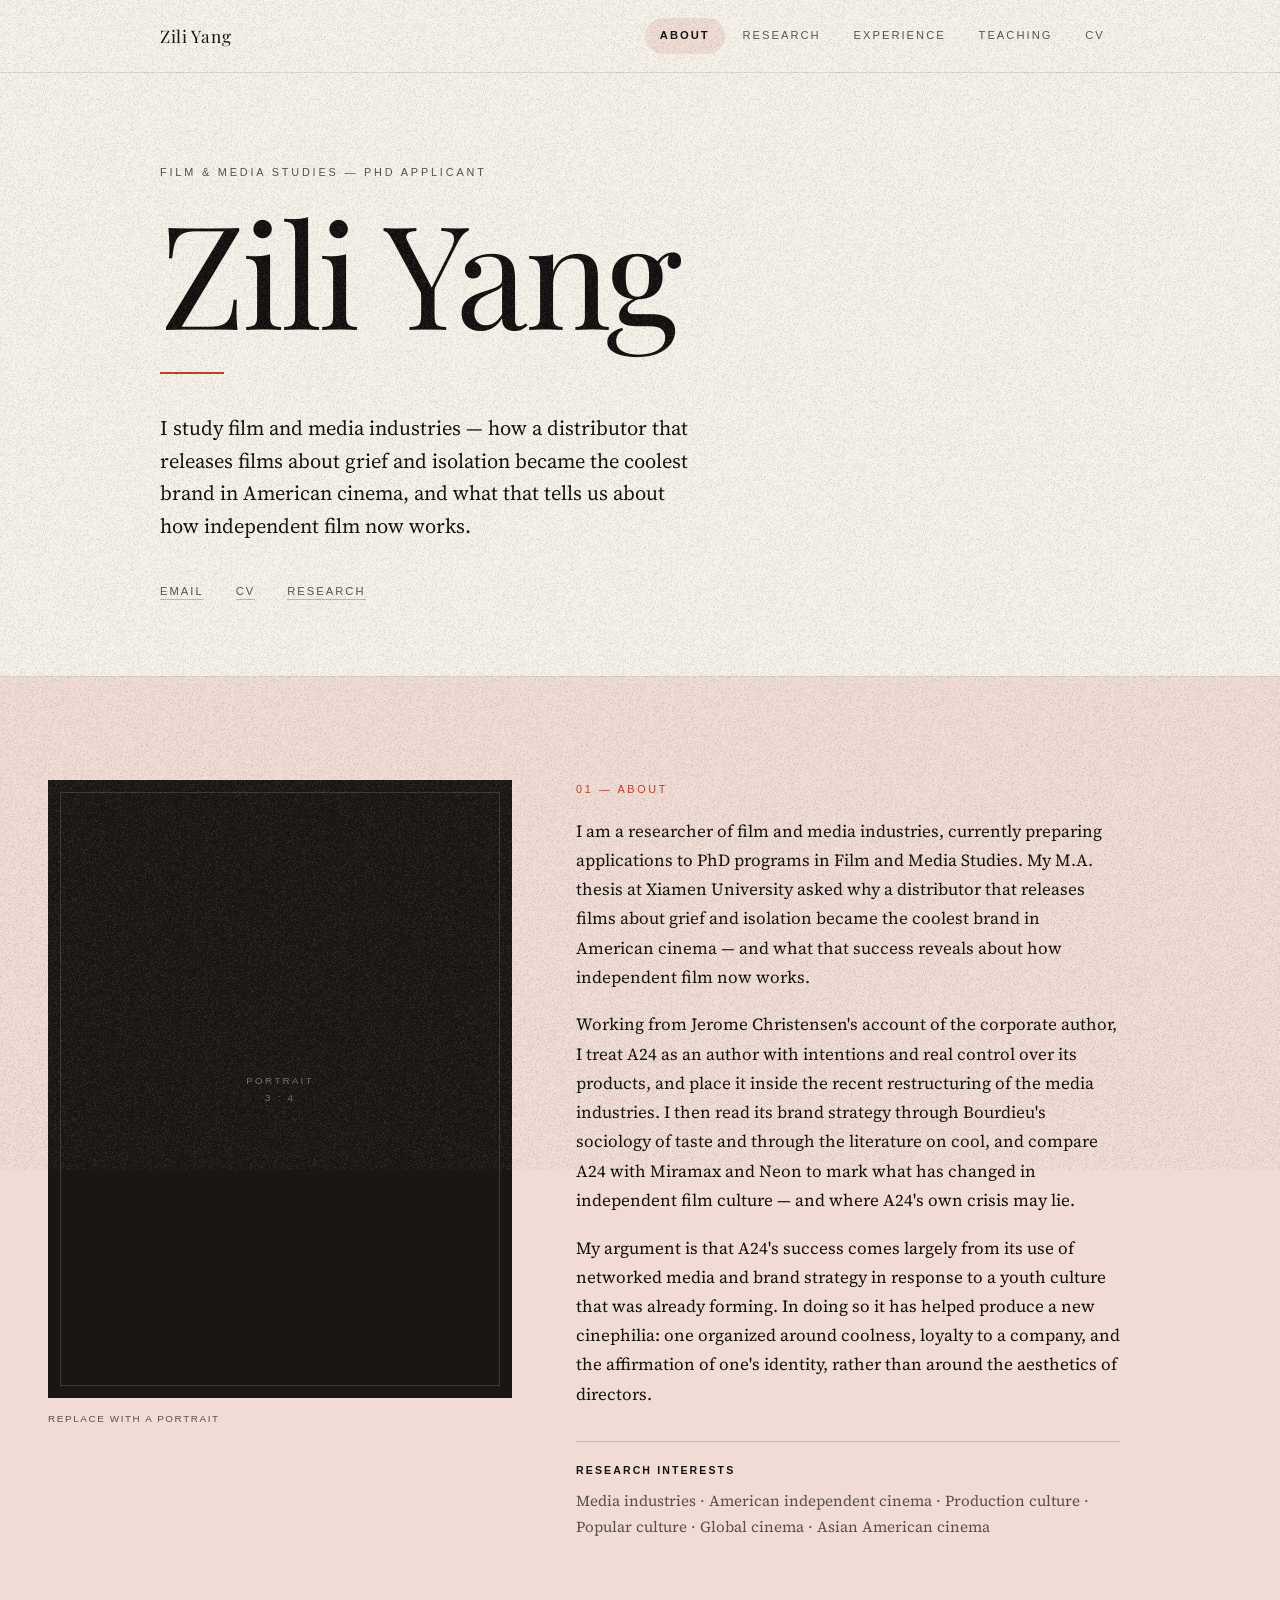
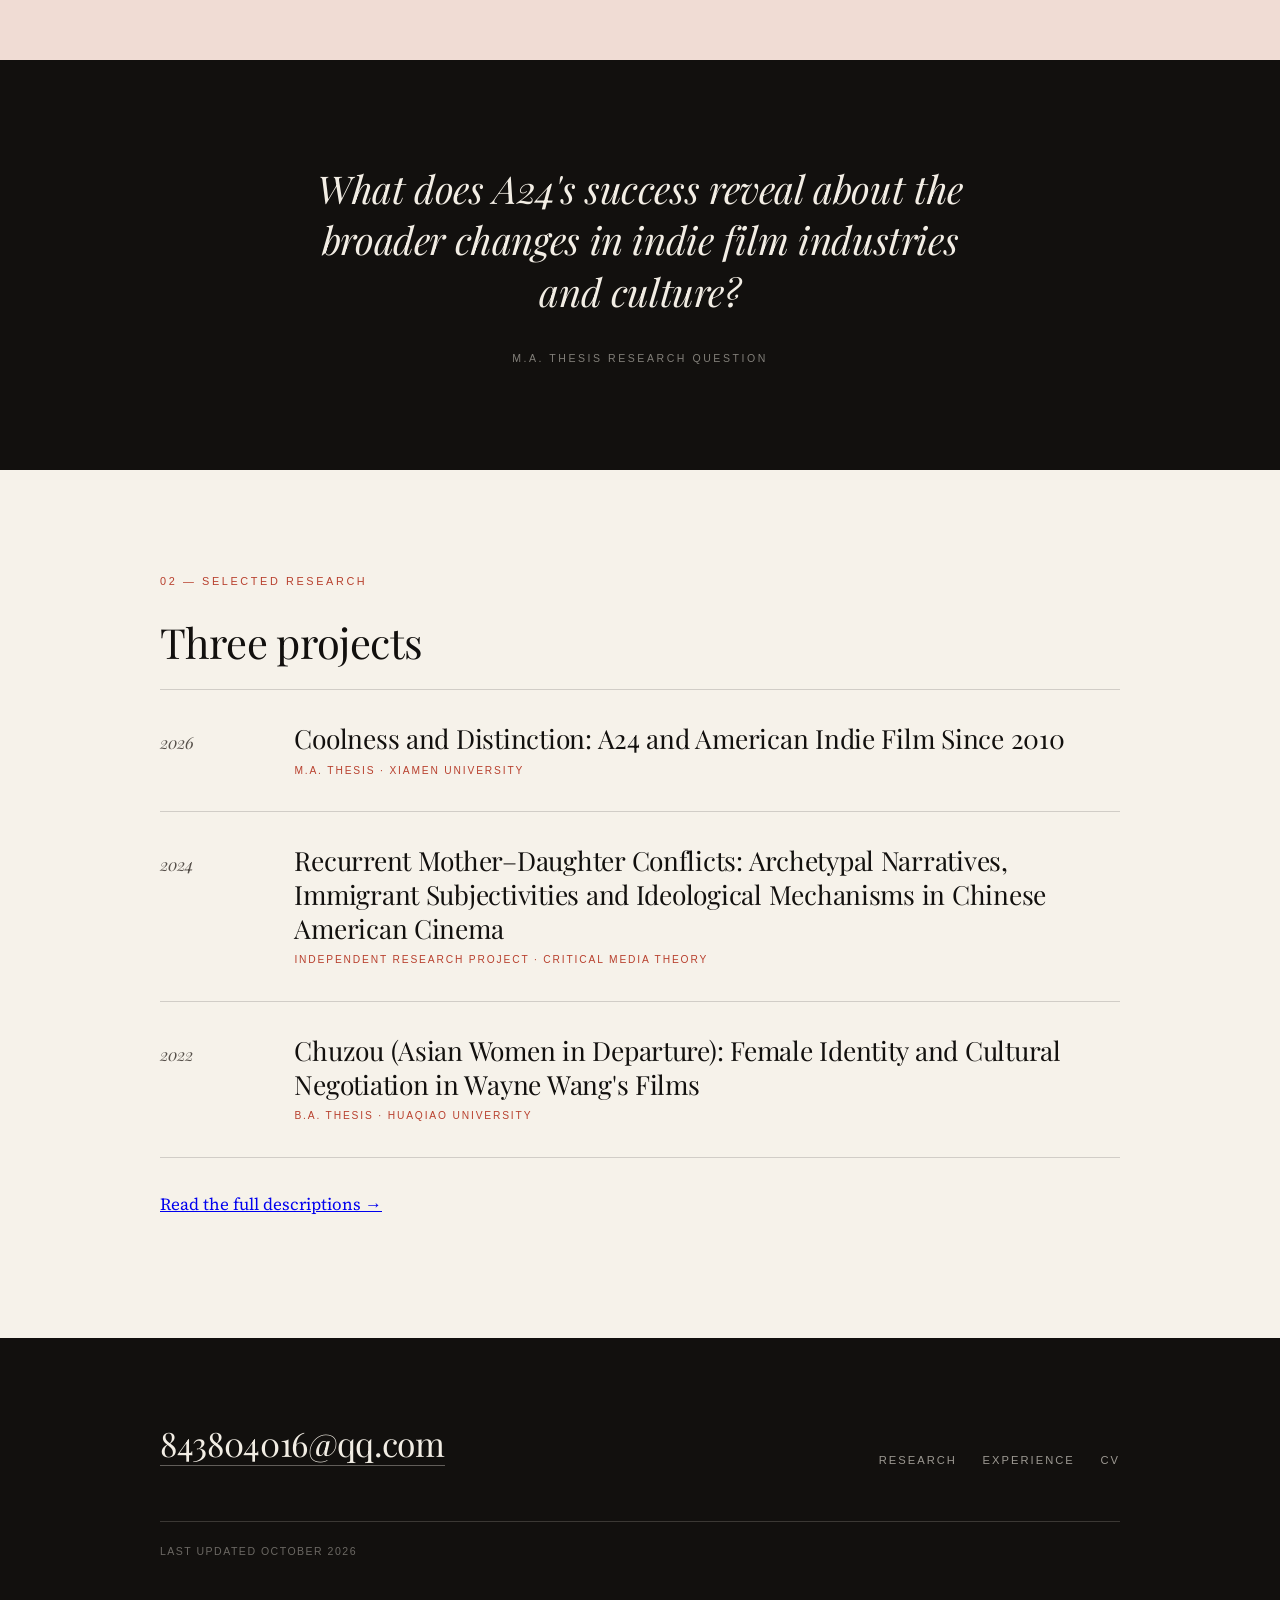
==== index.html @ bf41a6b5 "Multi-page editorial site with top navigation" ====
<!DOCTYPE html>
<html lang="en">
<head>
  <meta charset="UTF-8">
  <meta name="viewport" content="width=device-width, initial-scale=1">
  <title>Zili Yang — Film &amp; Media Studies</title>
  <meta name="description" content="Zili Yang — PhD applicant in Film and Media Studies. Media industries, American independent cinema, A24.">
  <link rel="icon" href="data:image/svg+xml,<svg xmlns='http://www.w3.org/2000/svg' viewBox='0 0 32 32'><rect width='32' height='32' fill='%2312100e'/><text x='16' y='23' font-family='Georgia,serif' font-size='17' font-style='italic' fill='%23f6f2ea' text-anchor='middle'>Z</text></svg>">
  <link rel="stylesheet" href="style.css">
</head>
<body>

  <header class="nav">
    <div class="wrap nav-inner">
      <a class="nav-name" href="index.html">Zili Yang</a>
      <nav class="nav-links">
        <a class="is-active" href="index.html">About</a>
        <a href="research.html">Research</a>
        <a href="experience.html">Experience</a>
        <a href="teaching.html">Teaching</a>
        <a href="cv.html">CV</a>
      </nav>
    </div>
  </header>

  <!-- ============ 首屏 ============ -->
  <header class="band band--paper hero">
    <div class="wrap">
      <p class="kicker">Film &amp; Media Studies — PhD Applicant</p>
      <h1 class="hero-name">Zili Yang</h1>
      <div class="hero-rule"></div>
      <p class="hero-lede">
        I study film and media industries — how a distributor that releases
        films about grief and isolation became the coolest brand in American
        cinema, and what that tells us about how independent film now works.
      </p>
      <ul class="hero-links">
        <li><a href="mailto:843804016@qq.com">Email</a></li>
        <li><a href="cv.html">CV</a></li>
        <li><a href="research.html">Research</a></li>
      </ul>
    </div>
  </header>

  <!-- ============ 01 · About ============ -->
  <section class="band band--blush" id="about">
    <div class="wrap about-grid">

      <div class="about-portrait">
        <div class="portrait-frame">
          <div class="portrait-placeholder">Portrait<br>3 : 4</div>
        </div>
        <p class="portrait-cap">Replace with a portrait</p>
      </div>

      <div class="about-copy">
        <p class="section-num">01 — About</p>
        <p>
          I am a researcher of film and media industries, currently preparing
          applications to PhD programs in Film and Media Studies. My M.A. thesis
          at Xiamen University asked why a distributor that releases films about
          grief and isolation became the coolest brand in American cinema — and
          what that success reveals about how independent film now works.
        </p>
        <p>
          Working from Jerome Christensen's account of the corporate author, I
          treat A24 as an author with intentions and real control over its
          products, and place it inside the recent restructuring of the media
          industries. I then read its brand strategy through Bourdieu's sociology
          of taste and through the literature on cool, and compare A24 with
          Miramax and Neon to mark what has changed in independent film culture —
          and where A24's own crisis may lie.
        </p>
        <p>
          My argument is that A24's success comes largely from its use of
          networked media and brand strategy in response to a youth culture that
          was already forming. In doing so it has helped produce a new cinephilia:
          one organized around coolness, loyalty to a company, and the affirmation
          of one's identity, rather than around the aesthetics of directors.
        </p>
        <p class="interests">
          <strong>Research interests</strong>
          Media industries · American independent cinema · Production culture ·
          Popular culture · Global cinema · Asian American cinema
        </p>
      </div>

    </div>
  </section>

  <!-- ============ 引文带 ============ -->
  <section class="band band--ink quote">
    <div class="wrap">
      <blockquote>
        What does A24's success reveal about the broader changes in indie film
        industries and culture?
      </blockquote>
      <cite>M.A. thesis research question</cite>
    </div>
  </section>

  <!-- ============ 02 · Selected research ============ -->
  <section class="band band--paper">
    <div class="wrap">
      <p class="section-num">02 — Selected research</p>
      <h2>Three projects</h2>

      <article class="study">
        <div class="study-head">
          <span class="study-year">2026</span>
          <div>
            <h3 class="study-title">Coolness and Distinction: A24 and American Indie Film Since 2010</h3>
            <p class="study-meta">M.A. thesis · Xiamen University</p>
          </div>
        </div>
      </article>

      <article class="study">
        <div class="study-head">
          <span class="study-year">2024</span>
          <div>
            <h3 class="study-title">Recurrent Mother–Daughter Conflicts: Archetypal Narratives, Immigrant Subjectivities and Ideological Mechanisms in Chinese American Cinema</h3>
            <p class="study-meta">Independent research project · Critical Media Theory</p>
          </div>
        </div>
      </article>

      <article class="study">
        <div class="study-head">
          <span class="study-year">2022</span>
          <div>
            <h3 class="study-title">Chuzou (Asian Women in Departure): Female Identity and Cultural Negotiation in Wayne Wang's Films</h3>
            <p class="study-meta">B.A. thesis · Huaqiao University</p>
          </div>
        </div>
      </article>

      <p style="margin-top:2rem"><a href="research.html" class="more-link">Read the full descriptions →</a></p>
    </div>
  </section>

  <footer class="band band--ink footer">
    <div class="wrap">
      <div class="footer-grid">
        <p class="footer-mail">
          <a href="mailto:843804016@qq.com">843804016@qq.com</a>
        </p>
        <ul class="footer-links">
          <li><a href="research.html">Research</a></li>
          <li><a href="experience.html">Experience</a></li>
          <li><a href="cv.html">CV</a></li>
        </ul>
      </div>
      <p class="footer-note">Last updated October 2026</p>
    </div>
  </footer>

</body>
</html>
---- style.css ----
/* ============================================================
   学术主页 · 视觉层
   ------------------------------------------------------------
   设计语言取自两份参考：
   · 参考一的做法 —— 整片换底色的横带（纸白 / 淡玫瑰 / 墨黑）
     交替出现，Playfair 衬线大标题，人像出血到版面左边缘外。
   · 参考二的做法 —— 电影剧照式的图文交替、散文式图注、
     用极小的大写无衬线字做标签。
   共同点：只有三种颜色、两种字体、一条细红线；
   其余全靠字号落差和留白。
   ============================================================ */

/* ---------- 自动托管在站内的字体（不依赖外部 CDN） ---------- */

@font-face {
  font-family: 'Playfair Display';
  font-style: normal;
  font-weight: 400 900;
  font-display: swap;
  src: url('fonts/playfair-normal.woff2') format('woff2');
}

@font-face {
  font-family: 'Playfair Display';
  font-style: italic;
  font-weight: 400 900;
  font-display: swap;
  src: url('fonts/playfair-italic.woff2') format('woff2');
}

@font-face {
  font-family: 'Source Serif 4';
  font-style: normal;
  font-weight: 200 900;
  font-display: swap;
  src: url('fonts/sourceserif-normal.woff2') format('woff2');
}

@font-face {
  font-family: 'Source Serif 4';
  font-style: italic;
  font-weight: 200 900;
  font-display: swap;
  src: url('fonts/sourceserif-italic.woff2') format('woff2');
}

/* ---------- 控制面板：改这里就能换掉整套气质 ---------- */

:root {
  --paper:     #f6f2ea;   /* 纸白，带暖调 */
  --blush:     #f0dcd4;   /* 淡玫瑰，用于人像带 */
  --ink:       #12100e;   /* 墨黑，稍微偏棕，比纯黑柔和 */
  --ink-soft:  #56504a;
  --accent:    #b8402e;   /* 唯一的彩色：电影海报那种暗红 */
  --on-ink:    #f2ede4;   /* 墨黑底上的字色 */

  --display: 'Playfair Display', Georgia, 'Songti SC', SimSun, serif;
  --body:    'Source Serif 4', Georgia, 'Songti SC', SimSun, serif;
  --label:   'Segoe UI', -apple-system, 'PingFang SC', 'Microsoft YaHei', sans-serif;

  --wrap: 68rem;          /* 版面宽度 */
  --gutter: clamp(1.25rem, 5vw, 4.5rem);
}

* { box-sizing: border-box; }

html {
  scroll-behavior: smooth;
  -webkit-text-size-adjust: 100%;
}

body {
  margin: 0;
  background: var(--paper);
  color: var(--ink);
  font-family: var(--body);
  font-size: 1.0625rem;
  line-height: 1.72;
  -webkit-font-smoothing: antialiased;
}

img { max-width: 100%; display: block; }

/* ---------- 全站胶片颗粒 ---------- */
/* 一层固定覆盖视口的噪点贴图（grain.png，黑白点 + 极低透明度），
   不参与布局、不接收鼠标事件。因为贴图里同时有白点和黑点，
   浅色带上显脏、深色带上显亮，两个底都能吃到。
   想调强弱：改这里的 opacity（整体），或重新生成 grain.png 调 alpha。 */

body::after {
  content: '';
  position: fixed;
  inset: -30%;
  z-index: 60;
  pointer-events: none;
  background-image: url('grain.png');
  background-size: 220px 220px;
  opacity: 0.85;
  animation: grain-shift 1.6s steps(5) infinite;
  will-change: transform;
}

@keyframes grain-shift {
  0%   { transform: translate(0, 0); }
  20%  { transform: translate(-1.2%, -0.8%); }
  40%  { transform: translate(0.9%, -1.4%); }
  60%  { transform: translate(-0.7%, 1.1%); }
  80%  { transform: translate(1.3%, 0.5%); }
  100% { transform: translate(0, 0); }
}

@media (prefers-reduced-motion: reduce) {
  body::after { animation: none; }
}

/* ---------- 横带：整片换底色的基础单元 ---------- */

.band {
  position: relative;
  padding: clamp(3.5rem, 8vw, 7.5rem) 0;
}

.band--paper { background: var(--paper); }
.band--blush { background: var(--blush); }
.band--ink   { background: var(--ink); color: var(--on-ink); }

.wrap {
  max-width: var(--wrap);
  margin: 0 auto;
  padding: 0 var(--gutter);
}

/* ---------- 顶部条 ---------- */

.topbar {
  position: sticky;
  top: 0;
  z-index: 20;
  background: var(--paper);
  background: color-mix(in srgb, var(--paper) 92%, transparent);
  backdrop-filter: blur(10px);
  border-bottom: 1px solid color-mix(in srgb, var(--ink) 12%, transparent);
}

.topbar-inner {
  display: flex;
  align-items: baseline;
  justify-content: space-between;
  gap: 1.5rem;
  padding-top: 1rem;
  padding-bottom: 1rem;
}

.topbar-name {
  font-family: var(--display);
  font-size: 1rem;
  letter-spacing: 0.06em;
}

.topnav {
  display: flex;
  gap: clamp(1rem, 3vw, 2.25rem);
}

.topnav a,
.hero-links a,
.footer-links a {
  font-family: var(--label);
  font-size: 0.7rem;
  font-weight: 500;
  letter-spacing: 0.18em;
  text-transform: uppercase;
  color: var(--ink-soft);
  text-decoration: none;
  transition: color 0.18s ease;
}

.topnav a:hover,
.hero-links a:hover { color: var(--accent); }

/* ---------- 首屏 ---------- */

.hero {
  padding-top: clamp(3rem, 7vw, 6rem);
  padding-bottom: 0;
  overflow: hidden;
}

.kicker {
  margin: 0 0 1.75rem;
  font-family: var(--label);
  font-size: 0.68rem;
  font-weight: 500;
  letter-spacing: 0.26em;
  text-transform: uppercase;
  color: var(--ink-soft);
}

.hero-name {
  margin: 0;
  font-family: var(--display);
  font-weight: 400;
  font-size: clamp(3.4rem, 13vw, 9rem);
  line-height: 0.86;
  letter-spacing: -0.025em;
}

.hero-rule {
  width: 4rem;
  height: 2px;
  margin: clamp(1.5rem, 3vw, 2.5rem) 0;
  background: var(--accent);
}

.hero-lede {
  max-width: 34rem;
  margin: 0 0 2rem;
  font-size: clamp(1.05rem, 1.6vw, 1.3rem);
  line-height: 1.6;
}

.hero-links {
  display: flex;
  flex-wrap: wrap;
  gap: 0.75rem 2rem;
  margin: 0;
  padding: 0 0 clamp(2.5rem, 6vw, 4.5rem);
  list-style: none;
}

.hero-links a { border-bottom: 1px solid color-mix(in srgb, var(--ink) 25%, transparent); padding-bottom: 2px; }

/* 首屏底部一条极细的红色键线，作为进入下一带的过渡 */
.hero::after {
  content: '';
  display: block;
  height: 1px;
  background: color-mix(in srgb, var(--ink) 14%, transparent);
}

/* ---------- 章节编号标签 ---------- */

.section-num {
  margin: 0 0 1.75rem;
  font-family: var(--label);
  font-size: 0.68rem;
  font-weight: 500;
  letter-spacing: 0.24em;
  text-transform: uppercase;
  color: var(--accent);
}

.band--ink .section-num { color: color-mix(in srgb, var(--on-ink) 55%, transparent); }

h2 {
  margin: 0 0 1.5rem;
  font-family: var(--display);
  font-weight: 400;
  font-size: clamp(1.75rem, 3.6vw, 2.6rem);
  line-height: 1.12;
  letter-spacing: -0.015em;
}

/* ---------- About：人像出血 + 正文 ---------- */

.about-grid {
  display: grid;
  grid-template-columns: minmax(0, 22rem) minmax(0, 1fr);
  gap: clamp(2rem, 5vw, 4.5rem);
  align-items: start;
}

/* 人像向左溢出到版面外，模仿参考一里被切掉一半的脸 */
.about-portrait {
  margin-left: calc(var(--gutter) * -1 - 3rem);
}

.portrait-frame {
  position: relative;
  aspect-ratio: 3 / 4;
  background: #191614;
  overflow: hidden;
}

.portrait-frame img {
  width: 100%;
  height: 100%;
  object-fit: cover;
  filter: grayscale(1) contrast(1.08);
}

.portrait-placeholder {
  position: absolute;
  inset: 0;
  display: grid;
  place-content: center;
  gap: 0.5rem;
  text-align: center;
  font-family: var(--label);
  font-size: 0.62rem;
  letter-spacing: 0.22em;
  text-transform: uppercase;
  color: color-mix(in srgb, var(--on-ink) 42%, transparent);
}

.portrait-frame::before {
  content: '';
  position: absolute;
  inset: 0.75rem;
  border: 1px solid color-mix(in srgb, var(--on-ink) 16%, transparent);
  pointer-events: none;
  z-index: 1;
}

.portrait-cap {
  margin: 0.75rem 0 0;
  font-family: var(--label);
  font-size: 0.62rem;
  letter-spacing: 0.16em;
  text-transform: uppercase;
  color: var(--ink-soft);
}

.about-copy p { margin: 0 0 1.15rem; max-width: 34rem; }

.interests {
  margin-top: 2rem !important;
  padding-top: 1.25rem;
  border-top: 1px solid color-mix(in srgb, var(--ink) 18%, transparent);
  font-size: 0.95rem;
  line-height: 1.7;
  color: var(--ink-soft);
}

.interests strong {
  font-family: var(--label);
  font-size: 0.66rem;
  font-weight: 600;
  letter-spacing: 0.2em;
  text-transform: uppercase;
  color: var(--ink);
  display: block;
  margin-bottom: 0.5rem;
}

/* ---------- 墨黑引文带：整页唯一"电影感"的正面 ---------- */

.quote {
  overflow: hidden;
  text-align: center;
}

.quote .wrap { position: relative; }

.quote blockquote {
  margin: 0 auto;
  max-width: 30ch;
  font-family: var(--display);
  font-style: italic;
  font-weight: 400;
  font-size: clamp(1.5rem, 3.4vw, 2.4rem);
  line-height: 1.34;
  letter-spacing: -0.01em;
}

.quote cite {
  display: block;
  margin-top: 2rem;
  font-family: var(--label);
  font-style: normal;
  font-size: 0.66rem;
  letter-spacing: 0.24em;
  text-transform: uppercase;
  color: color-mix(in srgb, var(--on-ink) 50%, transparent);
}

/* ---------- 论文列表 ---------- */

.group {
  margin: 3rem 0 1rem;
  font-family: var(--label);
  font-size: 0.68rem;
  font-weight: 600;
  letter-spacing: 0.22em;
  text-transform: uppercase;
  color: var(--ink-soft);
}

.group:first-of-type { margin-top: 2rem; }

.entries {
  margin: 0;
  padding: 0;
  list-style: none;
  border-top: 1px solid color-mix(in srgb, var(--ink) 16%, transparent);
}

.entry {
  display: grid;
  grid-template-columns: 5rem minmax(0, 1fr);
  gap: clamp(1rem, 3vw, 2.5rem);
  padding: 1.35rem 0;
  border-bottom: 1px solid color-mix(in srgb, var(--ink) 16%, transparent);
}

.entry-year {
  font-family: var(--display);
  font-style: italic;
  font-size: 1.05rem;
  color: var(--ink-soft);
  padding-top: 0.1rem;
}

.entry-title {
  margin: 0 0 0.3rem;
  font-weight: 600;
  font-size: 1.05rem;
  line-height: 1.45;
}

.entry-meta {
  margin: 0;
  font-style: italic;
  font-size: 0.94rem;
  color: var(--ink-soft);
  line-height: 1.5;
}

/* ---------- 影单 ---------- */

.films-intro {
  max-width: 32rem;
  margin: 0 0 2.5rem;
}

.films {
  margin: 0;
  padding: 0;
  list-style: none;
  display: grid;
  grid-template-columns: repeat(2, minmax(0, 1fr));
  border-top: 1px solid color-mix(in srgb, var(--ink) 16%, transparent);
}

.films li {
  padding: 1.6rem 2.25rem 1.6rem 0;
  border-bottom: 1px solid color-mix(in srgb, var(--ink) 16%, transparent);
}

/* 两栏之间一条竖线，读起来像账本而不是卡片列表 */
.films li:nth-child(odd) {
  border-right: 1px solid color-mix(in srgb, var(--ink) 16%, transparent);
}

.films li:nth-child(even) {
  padding-left: 2.25rem;
  padding-right: 0;
}

.film-title {
  margin: 0 0 0.3rem;
  font-family: var(--display);
  font-style: italic;
  font-weight: 400;
  font-size: 1.3rem;
  line-height: 1.25;
}

.film-meta {
  margin: 0 0 0.65rem;
  font-family: var(--label);
  font-size: 0.62rem;
  letter-spacing: 0.18em;
  text-transform: uppercase;
  color: var(--ink-soft);
}

.film-note {
  margin: 0;
  font-size: 0.93rem;
  line-height: 1.55;
  color: var(--ink-soft);
}

/* ---------- 教学 ---------- */

.teach-list {
  margin: 0;
  padding: 0;
  list-style: none;
  border-top: 1px solid color-mix(in srgb, var(--ink) 16%, transparent);
}

.teach-list li {
  display: grid;
  grid-template-columns: 8rem minmax(0, 1fr);
  gap: clamp(1rem, 3vw, 2.5rem);
  padding: 1.15rem 0;
  border-bottom: 1px solid color-mix(in srgb, var(--ink) 16%, transparent);
}

.teach-when {
  font-family: var(--label);
  font-size: 0.7rem;
  letter-spacing: 0.14em;
  text-transform: uppercase;
  color: var(--ink-soft);
  padding-top: 0.3rem;
}

.teach-what { font-size: 1rem; line-height: 1.5; }
.teach-what em { font-style: italic; }

.teach-sub {
  display: block;
  font-size: 0.9rem;
  color: var(--ink-soft);
  margin-top: 0.15rem;
}

/* ---------- 页脚 ---------- */

.footer {
  padding: clamp(3rem, 6vw, 5rem) 0;
}

.footer-grid {
  display: grid;
  grid-template-columns: minmax(0, 1fr) auto;
  gap: 2rem;
  align-items: end;
}

.footer-mail {
  margin: 0;
  font-family: var(--display);
  font-size: clamp(1.4rem, 3vw, 2.1rem);
  letter-spacing: -0.01em;
}

.footer-mail a {
  color: var(--on-ink);
  text-decoration: none;
  border-bottom: 1px solid color-mix(in srgb, var(--on-ink) 35%, transparent);
}

.footer-mail a:hover { border-bottom-color: var(--on-ink); }

.footer-links {
  display: flex;
  flex-wrap: wrap;
  gap: 0.6rem 1.6rem;
  margin: 0;
  padding: 0;
  list-style: none;
  justify-content: flex-end;
}

.footer-links a { color: color-mix(in srgb, var(--on-ink) 62%, transparent); }
.footer-links a:hover { color: var(--on-ink); }

.footer-note {
  margin: 3rem 0 0;
  padding-top: 1.25rem;
  border-top: 1px solid color-mix(in srgb, var(--on-ink) 18%, transparent);
  font-family: var(--label);
  font-size: 0.66rem;
  letter-spacing: 0.14em;
  text-transform: uppercase;
  color: color-mix(in srgb, var(--on-ink) 40%, transparent);
}

/* ---------- 窄屏 ---------- */

@media (max-width: 46rem) {
  body { font-size: 1rem; }

  .topbar-inner { flex-direction: column; gap: 0.5rem; }
  .topnav { gap: 1.25rem; flex-wrap: wrap; }

  .about-grid { grid-template-columns: 1fr; }
  .about-portrait { margin-left: 0; }
  .portrait-frame { aspect-ratio: 4 / 3; }

  .entry,
  .teach-list li { grid-template-columns: 1fr; gap: 0.35rem; }
  .entry-year { padding-top: 0; }

  .films { grid-template-columns: 1fr; }
  .films li:nth-child(odd) { border-right: none; }
  .films li:nth-child(even) { padding-left: 0; }
  .films li { padding-right: 0; }

  .footer-grid { grid-template-columns: 1fr; align-items: start; }
  .footer-links { justify-content: flex-start; }
}

/* ---------- 深色系统 ---------- */

@media (prefers-color-scheme: dark) {
  :root {
    --paper:    #14120f;
    --blush:    #201a17;
    --ink:      #f2ede4;
    --ink-soft: #a09a92;
    --on-ink:   #14120f;
  }

  .band--ink { background: #f2ede4; color: #14120f; }
  .band--ink .section-num { color: #7a7166; }
}

/* ---------- 打印 ---------- */

@media print {
  .topbar { display: none; }
  body { background: #fff; color: #000; font-size: 10.5pt; }
  .band { background: #fff !important; color: #000 !important; padding: 1.5rem 0; }
  .band--ink { border-top: 1px solid #000; }
  body::after { display: none; }
  a { color: #000 !important; border: none !important; }
  .band { break-inside: avoid; }
}

/* ============================================================
   多页面版新增：顶部导航（药丸高亮）、页面标题区、CV 排版
   ============================================================ */

.nav {
  position: sticky;
  top: 0;
  z-index: 30;
  background: var(--paper);
  background: color-mix(in srgb, var(--paper) 92%, transparent);
  backdrop-filter: blur(10px);
  border-bottom: 1px solid color-mix(in srgb, var(--ink) 12%, transparent);
}

.nav-inner {
  display: flex;
  align-items: center;
  justify-content: space-between;
  gap: 1.5rem;
  min-height: 4.5rem;
  flex-wrap: wrap;
}

.nav-name {
  font-family: var(--display);
  font-size: 1.08rem;
  letter-spacing: 0.04em;
  color: var(--ink);
  text-decoration: none;
  border-bottom: none;
}

.nav-links {
  display: flex;
  flex-wrap: wrap;
  gap: 0.15rem;
}

.nav-links a {
  font-family: var(--label);
  font-size: 0.7rem;
  font-weight: 500;
  letter-spacing: 0.18em;
  text-transform: uppercase;
  color: var(--ink-soft);
  text-decoration: none;
  border-bottom: none;
  padding: 0.55rem 0.95rem;
  border-radius: 999px;
  transition: color 0.18s ease, background 0.18s ease;
}

.nav-links a:hover {
  color: var(--ink);
  background: color-mix(in srgb, var(--ink) 7%, transparent);
}

.nav-links a.is-active {
  color: var(--ink);
  font-weight: 600;
  background: var(--blush);
}

/* ---------- 内页标题区 ---------- */

.page-head {
  padding: clamp(3rem, 6vw, 5.5rem) 0 clamp(1.5rem, 3vw, 2.5rem);
}

.page-title {
  margin: 0 0 1.4rem;
  font-family: var(--display);
  font-weight: 400;
  font-size: clamp(2.1rem, 5.5vw, 3.8rem);
  line-height: 1.03;
  letter-spacing: -0.02em;
  max-width: 22ch;
}

.page-lede {
  max-width: 38rem;
  margin: 0 0 2rem;
  font-size: 1.05rem;
  line-height: 1.65;
  color: var(--ink-soft);
}

/* ---------- 研究条目（多页面版更宽松） ---------- */

.study {
  padding: 2rem 0;
  border-bottom: 1px solid color-mix(in srgb, var(--ink) 16%, transparent);
}

.study:first-of-type { border-top: 1px solid color-mix(in srgb, var(--ink) 16%, transparent); }

.study-head {
  display: grid;
  grid-template-columns: 6rem minmax(0, 1fr);
  gap: clamp(1rem, 3vw, 2.5rem);
  align-items: baseline;
}

.study-year {
  font-family: var(--display);
  font-style: italic;
  font-size: 1.05rem;
  color: var(--ink-soft);
}

.study-title {
  margin: 0 0 0.35rem;
  font-family: var(--display);
  font-weight: 400;
  font-size: clamp(1.25rem, 2.6vw, 1.65rem);
  line-height: 1.28;
  letter-spacing: -0.01em;
}

.study-meta {
  margin: 0;
  font-family: var(--label);
  font-size: 0.64rem;
  letter-spacing: 0.18em;
  text-transform: uppercase;
  color: var(--accent);
}

.study-body {
  margin: 1rem 0 0 6rem;
  max-width: 40rem;
}

.study-body p {
  margin: 0 0 0.8rem;
  font-size: 0.97rem;
  line-height: 1.7;
  color: var(--ink-soft);
}

.study-body p:last-child { margin-bottom: 0; }

.study-body strong {
  font-family: var(--label);
  font-size: 0.62rem;
  font-weight: 600;
  letter-spacing: 0.18em;
  text-transform: uppercase;
  color: var(--ink);
  display: block;
  margin-bottom: 0.3rem;
}

/* ---------- CV 页排版 ---------- */

.cv { max-width: 46rem; }

.cv h3 {
  margin: 2.75rem 0 1.1rem;
  padding-bottom: 0.5rem;
  border-bottom: 1px solid color-mix(in srgb, var(--ink) 16%, transparent);
  font-family: var(--label);
  font-size: 0.68rem;
  font-weight: 600;
  letter-spacing: 0.22em;
  text-transform: uppercase;
  color: var(--ink-soft);
}

.cv h3:first-child { margin-top: 0; }

.cv p {
  margin: 0 0 0.4rem;
  font-size: 0.98rem;
  line-height: 1.6;
}

.cv ul {
  margin: 0.4rem 0 1.4rem;
  padding-left: 1.1rem;
}

.cv li {
  margin-bottom: 0.35rem;
  font-size: 0.93rem;
  line-height: 1.65;
  color: var(--ink-soft);
}

.cv strong { color: var(--ink); font-weight: 600; }

.cv em { font-style: italic; color: var(--ink-soft); }

.cv .entry-block { margin-bottom: 1.4rem; }

/* ---------- 窄屏 ---------- */

@media (max-width: 46rem) {
  .nav-inner { flex-direction: column; align-items: flex-start; gap: 0.4rem; padding-top: 0.85rem; padding-bottom: 0.85rem; }
  .nav-links { gap: 0; }
  .nav-links a { padding: 0.45rem 0.7rem; letter-spacing: 0.12em; }
  .study-head { grid-template-columns: 1fr; gap: 0.2rem; }
  .study-body { margin-left: 0; }
}
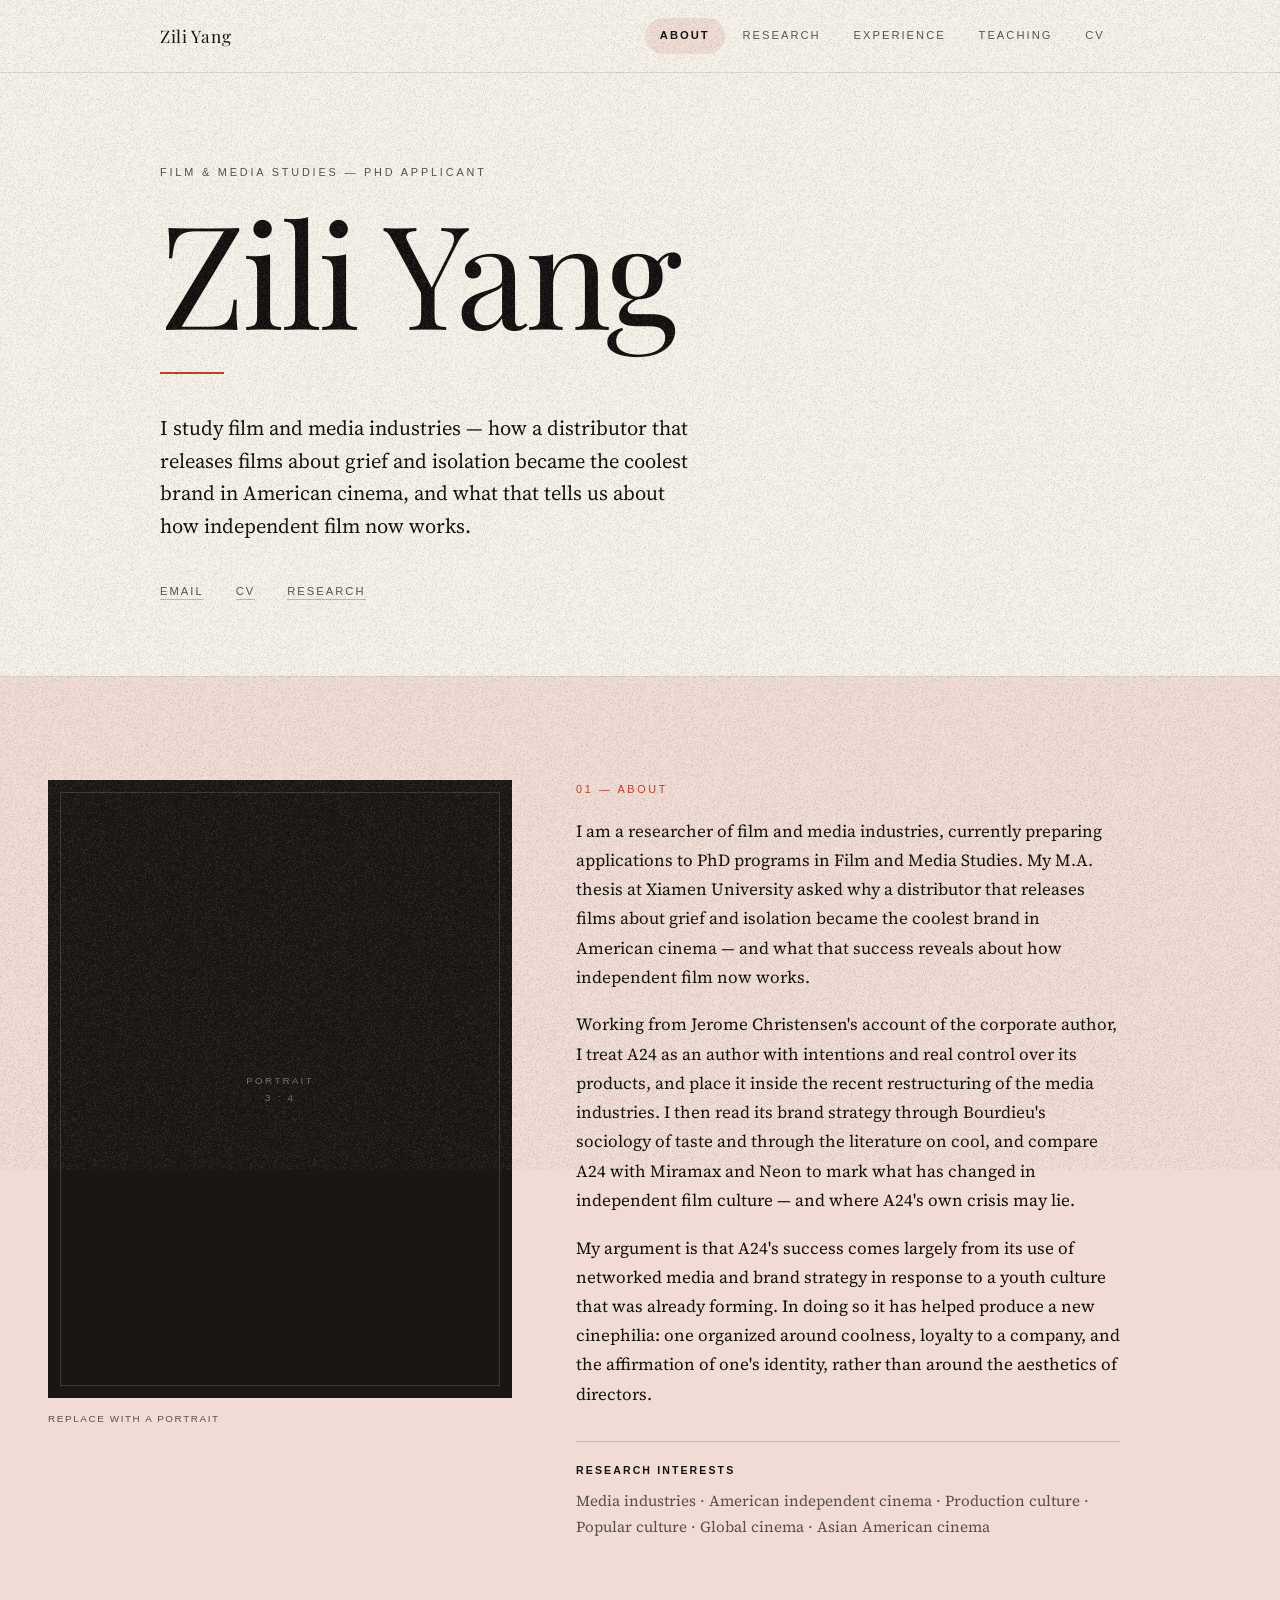
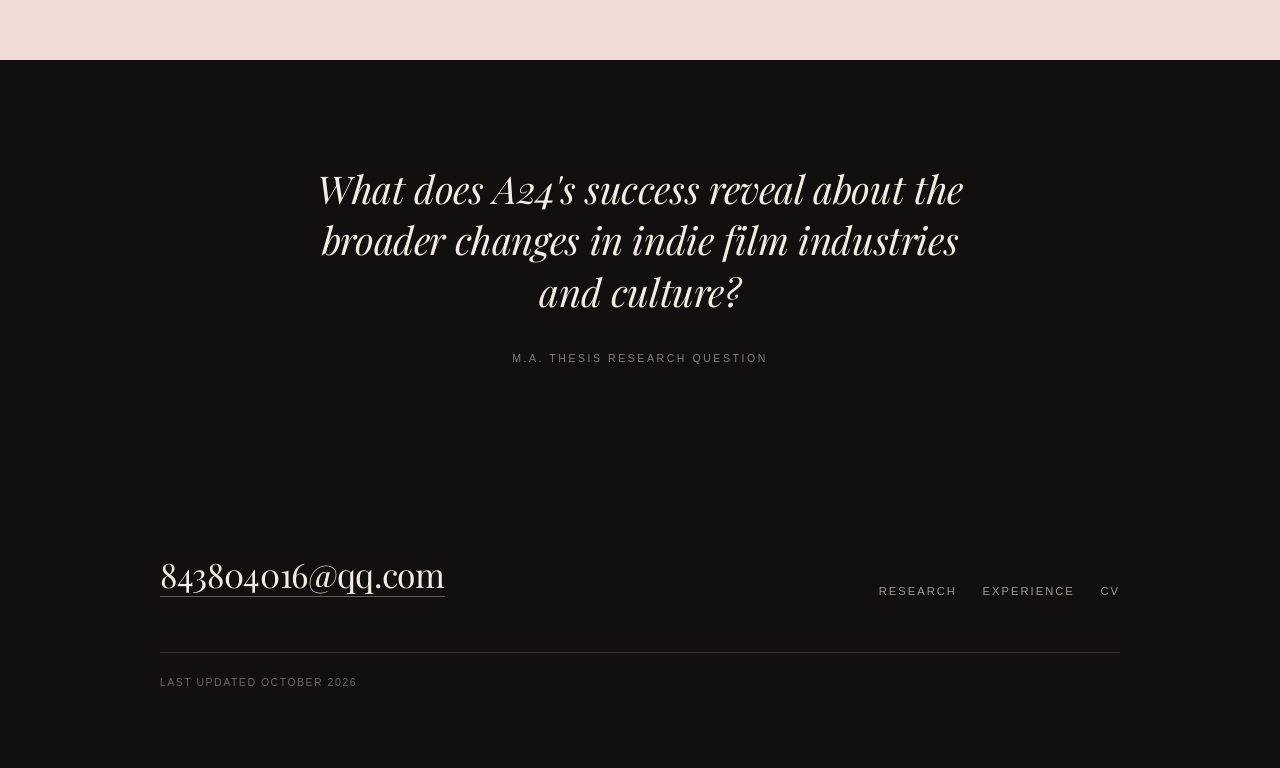
==== commit 28ed69f2: "About: drop selected research; Research: collapsible titles" ====
--- a/index.html
+++ b/index.html
@@ -99,46 +99,6 @@
     </div>
   </section>
 
-  <!-- ============ 02 · Selected research ============ -->
-  <section class="band band--paper">
-    <div class="wrap">
-      <p class="section-num">02 — Selected research</p>
-      <h2>Three projects</h2>
-
-      <article class="study">
-        <div class="study-head">
-          <span class="study-year">2026</span>
-          <div>
-            <h3 class="study-title">Coolness and Distinction: A24 and American Indie Film Since 2010</h3>
-            <p class="study-meta">M.A. thesis · Xiamen University</p>
-          </div>
-        </div>
-      </article>
-
-      <article class="study">
-        <div class="study-head">
-          <span class="study-year">2024</span>
-          <div>
-            <h3 class="study-title">Recurrent Mother–Daughter Conflicts: Archetypal Narratives, Immigrant Subjectivities and Ideological Mechanisms in Chinese American Cinema</h3>
-            <p class="study-meta">Independent research project · Critical Media Theory</p>
-          </div>
-        </div>
-      </article>
-
-      <article class="study">
-        <div class="study-head">
-          <span class="study-year">2022</span>
-          <div>
-            <h3 class="study-title">Chuzou (Asian Women in Departure): Female Identity and Cultural Negotiation in Wayne Wang's Films</h3>
-            <p class="study-meta">B.A. thesis · Huaqiao University</p>
-          </div>
-        </div>
-      </article>
-
-      <p style="margin-top:2rem"><a href="research.html" class="more-link">Read the full descriptions →</a></p>
-    </div>
-  </section>
-
   <footer class="band band--ink footer">
     <div class="wrap">
       <div class="footer-grid">
--- a/style.css
+++ b/style.css
@@ -826,3 +826,149 @@
   .study-head { grid-template-columns: 1fr; gap: 0.2rem; }
   .study-body { margin-left: 0; }
 }
+
+/* ============================================================
+   Research 页：可展开的大标题列表（原生 details，零 JS）
+   ============================================================ */
+
+.research-list {
+  border-top: 1px solid color-mix(in srgb, var(--ink) 16%, transparent);
+}
+
+.study-item {
+  border-bottom: 1px solid color-mix(in srgb, var(--ink) 16%, transparent);
+}
+
+.study-item > summary {
+  display: grid;
+  grid-template-columns: 5.5rem minmax(0, 1fr) 1.75rem;
+  gap: clamp(1rem, 3vw, 2.5rem);
+  align-items: start;
+  padding: 2.1rem 0;
+  cursor: pointer;
+  list-style: none;
+  transition: opacity 0.18s ease;
+}
+
+.study-item > summary::-webkit-details-marker { display: none; }
+.study-item > summary::marker { content: ''; }
+
+/* 悬停时标题微微变暗红，暗示可点 */
+.study-item > summary:hover .study-title { color: var(--accent); }
+.study-item > summary:focus-visible { outline: 2px solid var(--accent); outline-offset: 4px; }
+
+.study-item .study-year {
+  font-family: var(--display);
+  font-style: italic;
+  font-size: 1rem;
+  color: var(--ink-soft);
+  padding-top: 0.55rem;
+}
+
+.study-heading { display: block; }
+
+.study-item .study-title {
+  display: block;
+  margin: 0 0 0.55rem;
+  font-family: var(--display);
+  font-weight: 400;
+  font-size: clamp(1.45rem, 3.3vw, 2.05rem);
+  line-height: 1.22;
+  letter-spacing: -0.015em;
+  transition: color 0.18s ease;
+}
+
+.study-item .study-meta {
+  display: block;
+  font-family: var(--label);
+  font-size: 0.63rem;
+  letter-spacing: 0.18em;
+  text-transform: uppercase;
+  color: var(--accent);
+}
+
+/* 右侧的加号，展开时减号 */
+.study-toggle {
+  position: relative;
+  width: 1.75rem;
+  height: 1.75rem;
+  margin-top: 0.4rem;
+  border: 1px solid color-mix(in srgb, var(--ink) 25%, transparent);
+  border-radius: 50%;
+  justify-self: end;
+  transition: border-color 0.18s ease, background 0.18s ease;
+}
+
+.study-toggle::before,
+.study-toggle::after {
+  content: '';
+  position: absolute;
+  top: 50%;
+  left: 50%;
+  background: var(--ink-soft);
+  transition: transform 0.22s ease, opacity 0.22s ease;
+}
+
+.study-toggle::before {
+  width: 0.6rem;
+  height: 1px;
+  transform: translate(-50%, -50%);
+}
+
+.study-toggle::after {
+  width: 1px;
+  height: 0.6rem;
+  transform: translate(-50%, -50%);
+}
+
+.study-item[open] .study-toggle {
+  background: var(--accent);
+  border-color: var(--accent);
+}
+
+.study-item[open] .study-toggle::before,
+.study-item[open] .study-toggle::after { background: var(--paper); }
+
+.study-item[open] .study-toggle::after { opacity: 0; }
+
+.study-item > .study-body {
+  margin: 0 0 2.2rem;
+  padding-left: calc(5.5rem + clamp(1rem, 3vw, 2.5rem));
+  max-width: 46rem;
+  animation: reveal 0.25s ease;
+}
+
+@keyframes reveal {
+  from { opacity: 0; transform: translateY(-4px); }
+  to   { opacity: 1; transform: translateY(0); }
+}
+
+.study-item > .study-body p {
+  margin: 0 0 0.9rem;
+  font-size: 0.98rem;
+  line-height: 1.72;
+  color: var(--ink-soft);
+}
+
+.study-item > .study-body p:last-child { margin-bottom: 0; }
+
+.study-item > .study-body strong {
+  display: block;
+  margin-bottom: 0.3rem;
+  font-family: var(--label);
+  font-size: 0.62rem;
+  font-weight: 600;
+  letter-spacing: 0.18em;
+  text-transform: uppercase;
+  color: var(--ink);
+}
+
+@media (prefers-reduced-motion: reduce) {
+  .study-item > .study-body { animation: none; }
+}
+
+@media (max-width: 46rem) {
+  .study-item > summary { grid-template-columns: 1fr 1.75rem; gap: 0.35rem 1rem; padding: 1.6rem 0; }
+  .study-item .study-year { grid-column: 1 / -1; padding-top: 0; font-size: 0.9rem; }
+  .study-item > .study-body { padding-left: 0; }
+}
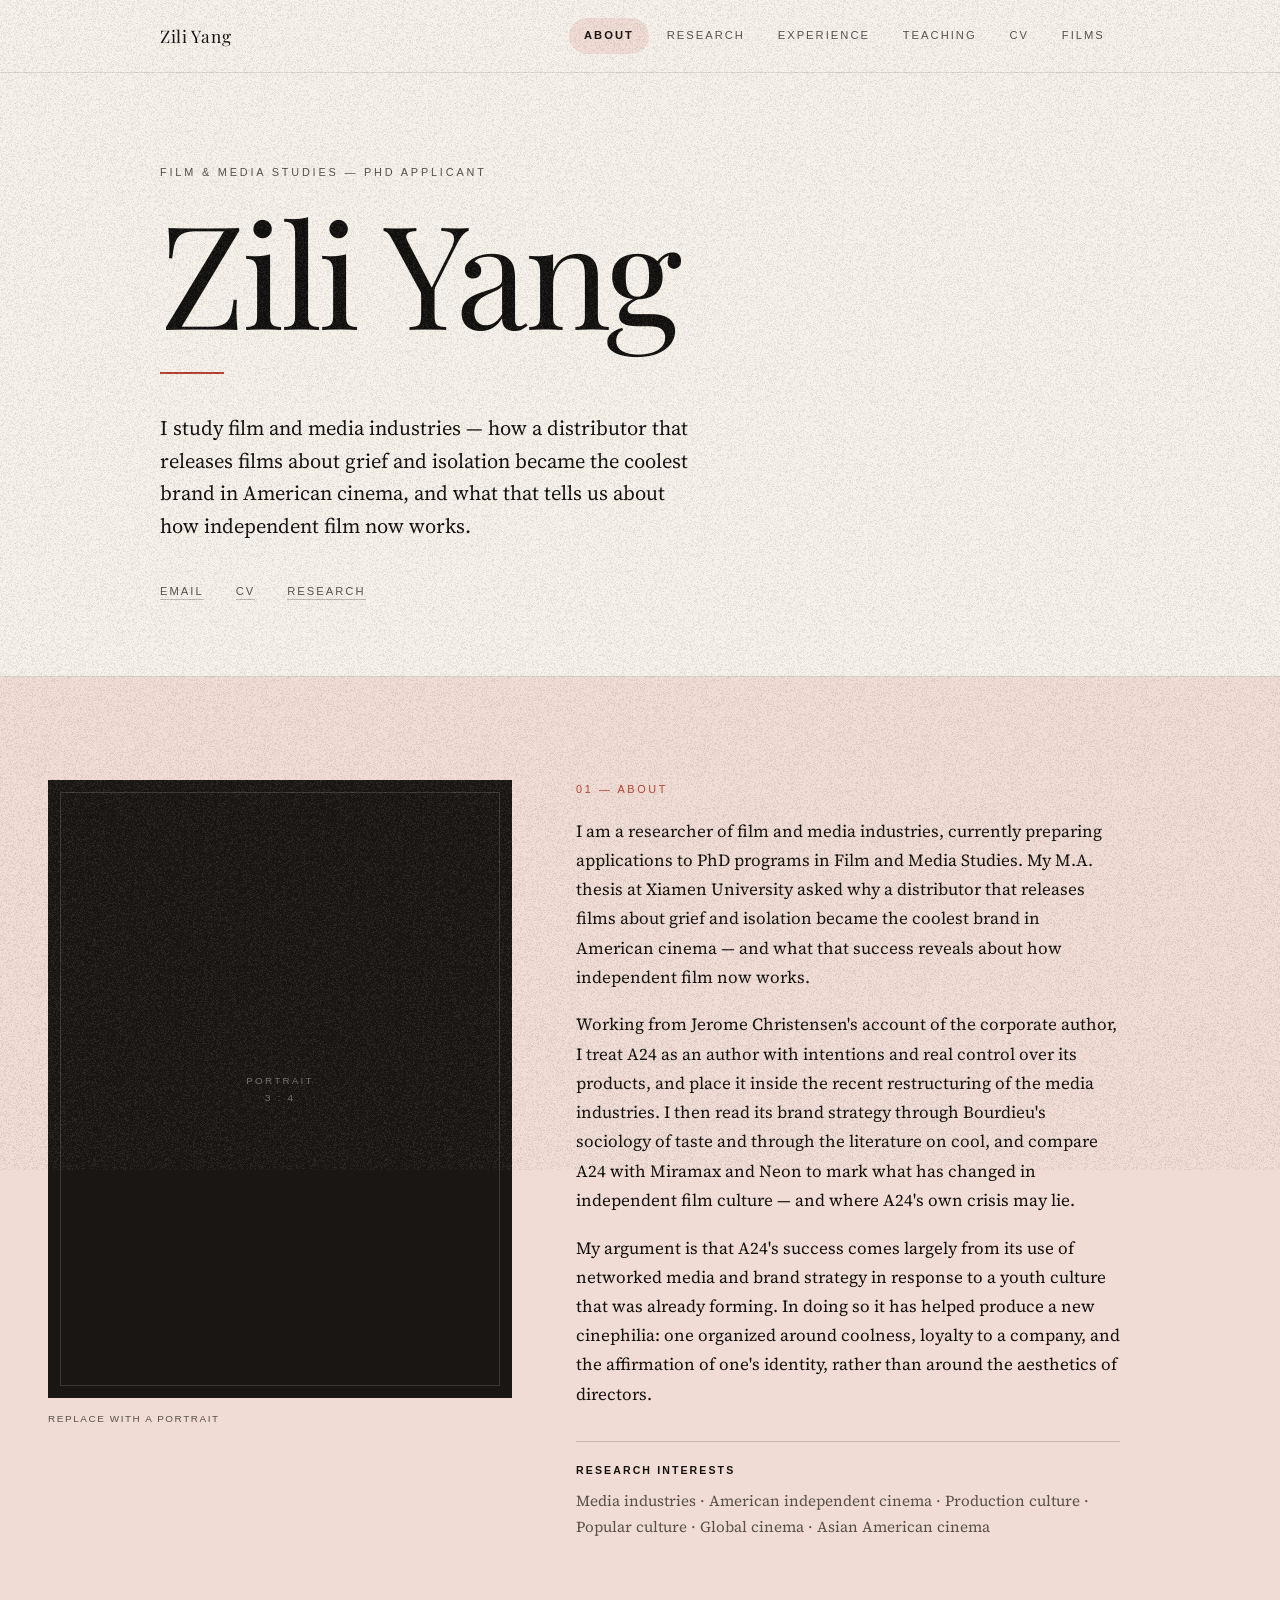
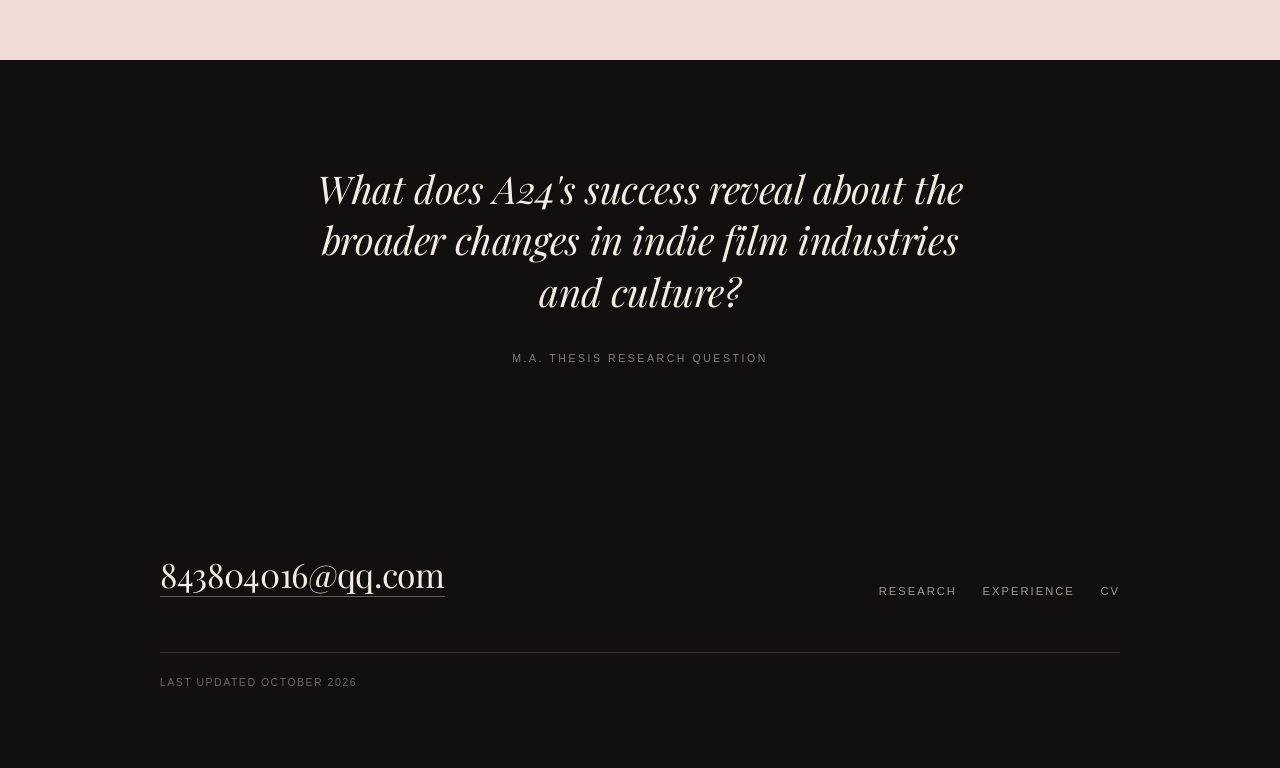
==== commit 9d75447b: "Add Favorite Films section" ====
--- a/index.html
+++ b/index.html
@@ -19,6 +19,7 @@
         <a href="experience.html">Experience</a>
         <a href="teaching.html">Teaching</a>
         <a href="cv.html">CV</a>
+        <a href="films.html">Films</a>
       </nav>
     </div>
   </header>
--- a/style.css
+++ b/style.css
@@ -972,3 +972,19 @@
   .study-item .study-year { grid-column: 1 / -1; padding-top: 0; font-size: 0.9rem; }
   .study-item > .study-body { padding-left: 0; }
 }
+
+/* ============================================================
+   Favorite Films 页：一行一部，短评跟在下面
+   ============================================================ */
+
+.film-note {
+  margin: 0.7rem 0 0;
+  font-size: 0.97rem;
+  line-height: 1.65;
+  color: var(--ink-soft);
+  max-width: 38rem;
+}
+
+/* 影单条目比研究条目矮一点，读起来更轻 */
+.band--blush article.study .study-head { align-items: baseline; }
+.band--blush article.study:first-of-type { border-top: 1px solid color-mix(in srgb, var(--ink) 16%, transparent); }
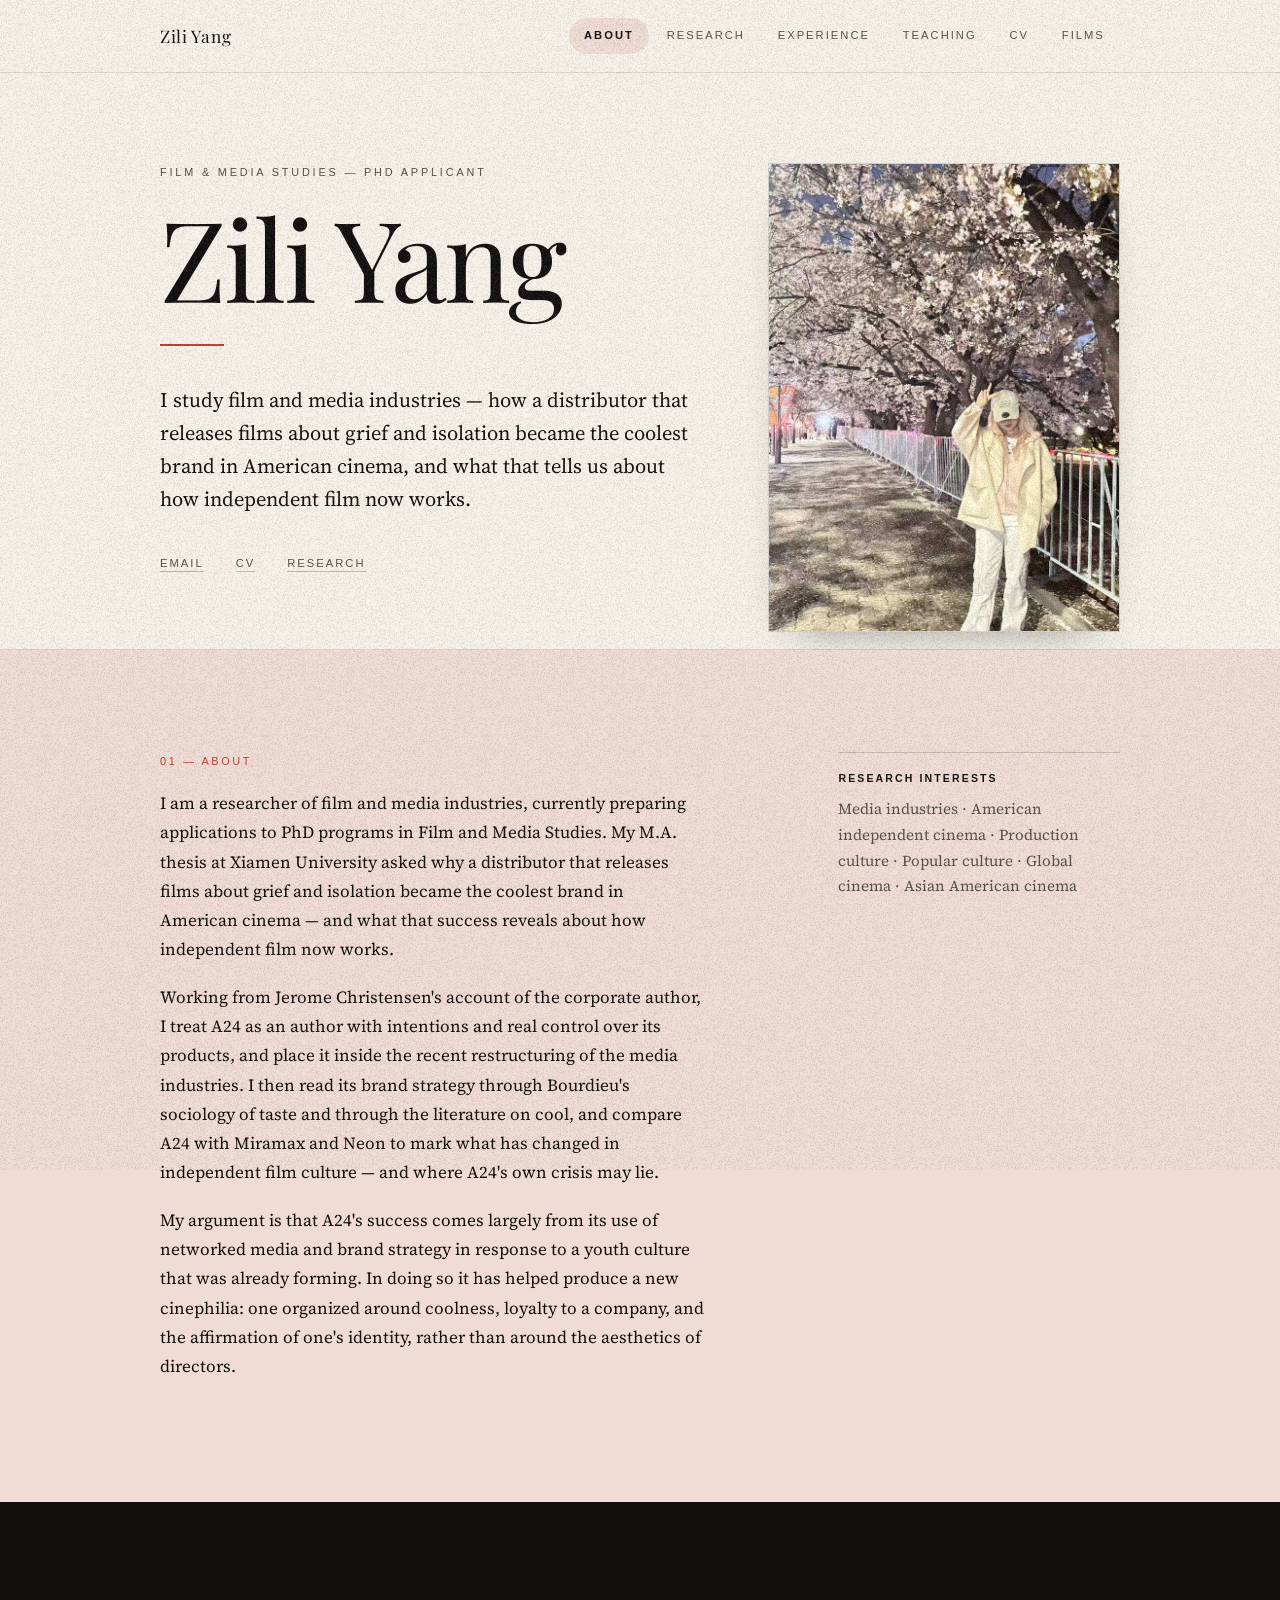
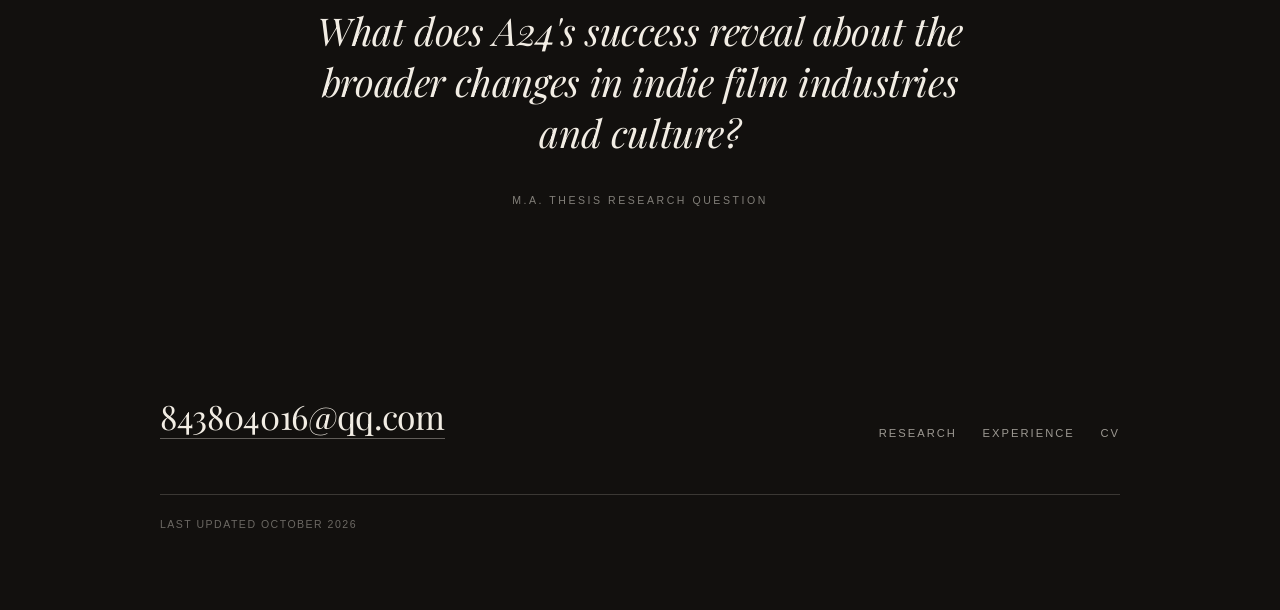
==== commit 9a24e0b6: "Hero: two-column layout with portrait; About without portrait" ====
--- a/index.html
+++ b/index.html
@@ -24,35 +24,36 @@
     </div>
   </header>
 
-  <!-- ============ 首屏 ============ -->
+  <!-- ============ 首屏：左文右像 ============ -->
   <header class="band band--paper hero">
-    <div class="wrap">
-      <p class="kicker">Film &amp; Media Studies — PhD Applicant</p>
-      <h1 class="hero-name">Zili Yang</h1>
-      <div class="hero-rule"></div>
-      <p class="hero-lede">
-        I study film and media industries — how a distributor that releases
-        films about grief and isolation became the coolest brand in American
-        cinema, and what that tells us about how independent film now works.
-      </p>
-      <ul class="hero-links">
-        <li><a href="mailto:843804016@qq.com">Email</a></li>
-        <li><a href="cv.html">CV</a></li>
-        <li><a href="research.html">Research</a></li>
-      </ul>
+    <div class="wrap hero-grid">
+
+      <div class="hero-copy">
+        <p class="kicker">Film &amp; Media Studies — PhD Applicant</p>
+        <h1 class="hero-name">Zili Yang</h1>
+        <div class="hero-rule"></div>
+        <p class="hero-lede">
+          I study film and media industries — how a distributor that releases
+          films about grief and isolation became the coolest brand in American
+          cinema, and what that tells us about how independent film now works.
+        </p>
+        <ul class="hero-links">
+          <li><a href="mailto:843804016@qq.com">Email</a></li>
+          <li><a href="cv.html">CV</a></li>
+          <li><a href="research.html">Research</a></li>
+        </ul>
+      </div>
+
+      <figure class="hero-portrait">
+        <img src="portrait.jpg" alt="Zili Yang" width="720" height="960">
+      </figure>
+
     </div>
   </header>
 
   <!-- ============ 01 · About ============ -->
   <section class="band band--blush" id="about">
-    <div class="wrap about-grid">
-
-      <div class="about-portrait">
-        <div class="portrait-frame">
-          <div class="portrait-placeholder">Portrait<br>3 : 4</div>
-        </div>
-        <p class="portrait-cap">Replace with a portrait</p>
-      </div>
+    <div class="wrap about-grid about-grid--text">
 
       <div class="about-copy">
         <p class="section-num">01 — About</p>
@@ -79,12 +80,15 @@
           one organized around coolness, loyalty to a company, and the affirmation
           of one's identity, rather than around the aesthetics of directors.
         </p>
+      </div>
+
+      <aside class="about-side">
         <p class="interests">
           <strong>Research interests</strong>
           Media industries · American independent cinema · Production culture ·
           Popular culture · Global cinema · Asian American cinema
         </p>
-      </div>
+      </aside>
 
     </div>
   </section>
--- a/style.css
+++ b/style.css
@@ -200,7 +200,7 @@
   margin: 0;
   font-family: var(--display);
   font-weight: 400;
-  font-size: clamp(3.4rem, 13vw, 9rem);
+  font-size: clamp(3rem, 9vw, 7rem);
   line-height: 0.86;
   letter-spacing: -0.025em;
 }
@@ -988,3 +988,229 @@
 /* 影单条目比研究条目矮一点，读起来更轻 */
 .band--blush article.study .study-head { align-items: baseline; }
 .band--blush article.study:first-of-type { border-top: 1px solid color-mix(in srgb, var(--ink) 16%, transparent); }
+
+/* ============================================================
+   Favorite Films：聚焦式卡牌滑轨
+   中间那张清晰、其余虚化；左右滑动切换。
+   聚焦程度由 JS 算出的 --d（0 = 正中，1 = 远离）驱动，
+   没有 JS 时 --d 保持 0，所有卡片都清晰可见，不影响阅读。
+   ============================================================ */
+
+:root {
+  --card-w: clamp(14rem, 28vw, 23rem);
+}
+
+.films-band { padding-bottom: clamp(3rem, 6vw, 5rem); }
+
+.strip-head {
+  display: flex;
+  align-items: baseline;
+  justify-content: space-between;
+  gap: 1.5rem;
+  padding-bottom: 2.5rem;
+}
+
+.strip-head .section-num { margin: 0; }
+
+.strip-controls {
+  display: flex;
+  align-items: center;
+  gap: 0.9rem;
+}
+
+.strip-count {
+  font-family: var(--label);
+  font-size: 0.64rem;
+  letter-spacing: 0.16em;
+  text-transform: uppercase;
+  color: var(--ink-soft);
+  font-variant-numeric: tabular-nums;
+  margin-right: 0.4rem;
+}
+
+.strip-count b {
+  font-weight: 600;
+  color: var(--ink);
+}
+
+.strip-btn {
+  width: 2.4rem;
+  height: 2.4rem;
+  display: grid;
+  place-items: center;
+  border-radius: 50%;
+  border: 1px solid color-mix(in srgb, var(--ink) 25%, transparent);
+  background: transparent;
+  color: var(--ink);
+  font-size: 0.95rem;
+  line-height: 1;
+  cursor: pointer;
+  transition: background 0.18s ease, border-color 0.18s ease, color 0.18s ease;
+}
+
+.strip-btn:hover {
+  background: var(--accent);
+  border-color: var(--accent);
+  color: var(--paper);
+}
+
+.strip-btn:focus-visible { outline: 2px solid var(--accent); outline-offset: 3px; }
+
+/* 滑轨：两端留出半个视口，让首尾也能停在正中 */
+.strip {
+  display: flex;
+  gap: clamp(1.5rem, 3vw, 3rem);
+  overflow-x: auto;
+  overscroll-behavior-x: contain;
+  scroll-snap-type: x mandatory;
+  scroll-behavior: smooth;
+  padding: 0.5rem calc(50vw - var(--card-w) / 2) 1rem;
+  scrollbar-width: none;
+  cursor: grab;
+}
+
+.strip::-webkit-scrollbar { display: none; }
+
+.strip.is-dragging {
+  cursor: grabbing;
+  scroll-snap-type: none;
+  scroll-behavior: auto;
+}
+
+.strip:focus-visible { outline: 2px solid var(--accent); outline-offset: 4px; }
+
+/* 单张卡牌 */
+.poster-card {
+  --d: 0;
+  flex: 0 0 var(--card-w);
+  scroll-snap-align: center;
+  /* 越远离中心：略微缩小、变淡 */
+  transform: scale(calc(1 - var(--d) * 0.07));
+  opacity: calc(1 - var(--d) * 0.28);
+  transition: transform 0.35s ease, opacity 0.35s ease;
+  will-change: transform, opacity;
+}
+
+.poster-frame {
+  margin: 0;
+  aspect-ratio: 2 / 3;
+  overflow: hidden;
+  background: #0b0908;
+  border: 1px solid color-mix(in srgb, var(--ink) 14%, transparent);
+  box-shadow: 0 14px 34px -22px rgba(18, 16, 14, 0.55);
+  transition: box-shadow 0.35s ease;
+}
+
+/* 虚化只作用在图片上，文字保持可读 */
+.poster-frame img {
+  width: 100%;
+  height: 100%;
+  object-fit: cover;
+  display: block;
+  filter:
+    blur(calc(var(--d) * 2.5px))
+    grayscale(calc(0.12 + var(--d) * 0.5))
+    brightness(calc(1 - var(--d) * 0.06));
+  transition: filter 0.35s ease, transform 0.7s ease;
+}
+
+.poster-card:hover .poster-frame img {
+  transform: scale(1.03);
+}
+
+.poster-text {
+  padding-top: 1rem;
+  /* 文字随卡片一起淡出，只有正中那张的说明是清楚的 */
+  opacity: calc(1 - var(--d) * 0.8);
+  transition: opacity 0.35s ease;
+}
+
+.poster-title {
+  margin: 0 0 0.35rem;
+  font-family: var(--display);
+  font-weight: 400;
+  font-size: 1.08rem;
+  line-height: 1.3;
+  letter-spacing: -0.005em;
+  color: var(--ink);
+}
+
+.poster-meta {
+  margin: 0 0 0.6rem;
+  font-family: var(--label);
+  font-size: 0.58rem;
+  font-weight: 500;
+  letter-spacing: 0.16em;
+  text-transform: uppercase;
+  color: var(--accent);
+}
+
+.poster-note {
+  margin: 0;
+  font-size: 0.86rem;
+  line-height: 1.55;
+  color: var(--ink-soft);
+}
+
+/* 窄屏：一张占大半个视口，箭头藏起来（用手指滑） */
+@media (max-width: 46rem) {
+  :root { --card-w: 74vw; }
+  .strip { gap: 1.25rem; }
+  .strip-head { padding-bottom: 1.5rem; }
+  .strip-btn { display: none; }
+  .poster-note { font-size: 0.82rem; }
+}
+
+/* ============================================================
+   首屏改为两栏：左侧文字，右侧人像
+   ============================================================ */
+
+.hero-grid {
+  display: grid;
+  grid-template-columns: minmax(0, 1fr) clamp(15rem, 28vw, 22rem);
+  gap: clamp(2rem, 5vw, 4.5rem);
+  align-items: start;
+}
+
+.hero-copy { min-width: 0; }
+
+.hero-portrait { margin: 0; }
+
+.hero-portrait img {
+  display: block;
+  width: 100%;
+  height: auto;
+  aspect-ratio: 3 / 4;
+  object-fit: cover;
+  object-position: center 42%;
+  border: 1px solid color-mix(in srgb, var(--ink) 14%, transparent);
+  box-shadow: 0 20px 44px -30px rgba(18, 16, 14, 0.55);
+  filter: saturate(0.95) contrast(1.02);
+}
+
+/* ============================================================
+   About：去掉人像后改为「正文 + 研究兴趣侧栏」
+   ============================================================ */
+
+.about-grid--text {
+  grid-template-columns: minmax(0, 1fr) clamp(14rem, 22vw, 18rem);
+  align-items: start;
+}
+
+.about-grid--text .about-copy p { max-width: 34rem; }
+
+.about-side .interests {
+  margin-top: 0 !important;
+  padding-top: 1.05rem;
+}
+
+@media (max-width: 46rem) {
+  .hero-grid { grid-template-columns: 1fr; gap: 2rem; }
+
+  .hero-portrait img {
+    aspect-ratio: 4 / 3;
+    object-position: center 38%;
+  }
+
+  .about-grid--text { grid-template-columns: 1fr; gap: 2rem; }
+}
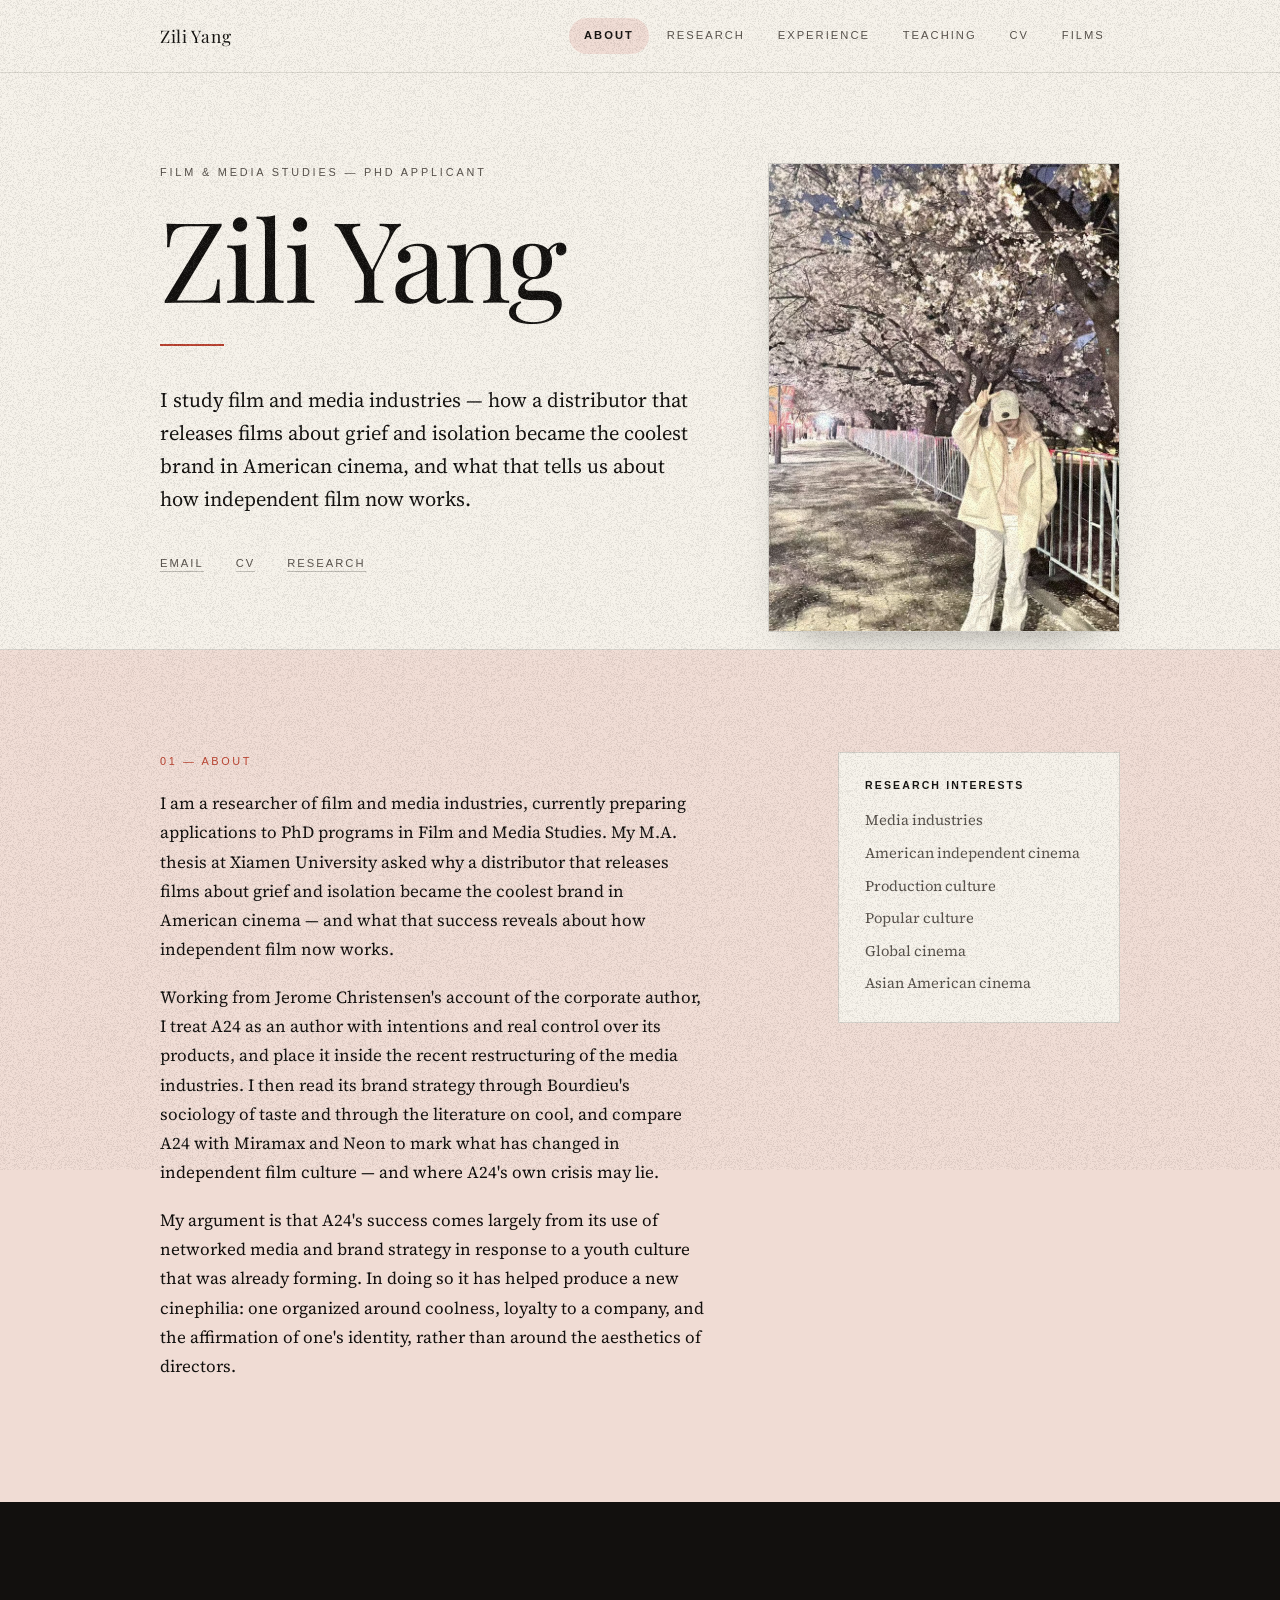
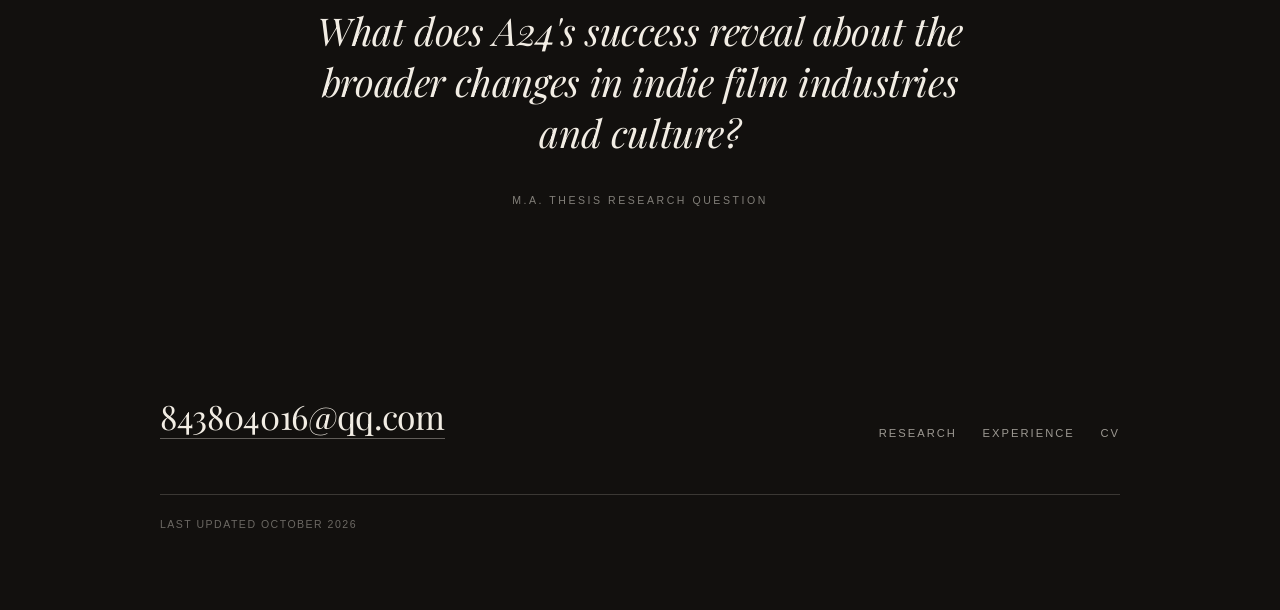
==== commit 07452908: "About: research interests as a bordered card with list" ====
--- a/index.html
+++ b/index.html
@@ -83,11 +83,17 @@
       </div>
 
       <aside class="about-side">
-        <p class="interests">
+        <div class="interests">
           <strong>Research interests</strong>
-          Media industries · American independent cinema · Production culture ·
-          Popular culture · Global cinema · Asian American cinema
-        </p>
+          <ul>
+            <li>Media industries</li>
+            <li>American independent cinema</li>
+            <li>Production culture</li>
+            <li>Popular culture</li>
+            <li>Global cinema</li>
+            <li>Asian American cinema</li>
+          </ul>
+        </div>
       </aside>
 
     </div>
--- a/style.css
+++ b/style.css
@@ -1185,7 +1185,7 @@
   object-position: center 42%;
   border: 1px solid color-mix(in srgb, var(--ink) 14%, transparent);
   box-shadow: 0 20px 44px -30px rgba(18, 16, 14, 0.55);
-  filter: saturate(0.95) contrast(1.02);
+  filter: saturate(0.84) contrast(1.05) sepia(0.07) brightness(0.98);
 }
 
 /* ============================================================
@@ -1214,3 +1214,35 @@
 
   .about-grid--text { grid-template-columns: 1fr; gap: 2rem; }
 }
+
+/* ============================================================
+   About 右栏：研究兴趣卡片（竖排列表 + 细边框 + 纸白底）
+   ============================================================ */
+
+.about-side .interests {
+  margin-top: 0 !important;
+  padding: 1.5rem 1.6rem 1.7rem;
+  background: var(--paper);
+  border: 1px solid color-mix(in srgb, var(--ink) 15%, transparent);
+}
+
+.about-side .interests strong {
+  display: block;
+  margin-bottom: 0;
+}
+
+.about-side .interests ul {
+  margin: 0.9rem 0 0;
+  padding: 0;
+  list-style: none;
+}
+
+.about-side .interests li {
+  padding: 0.33rem 0;
+  font-size: 0.92rem;
+  line-height: 1.5;
+  color: var(--ink-soft);
+}
+
+.about-side .interests li:first-child { padding-top: 0; }
+.about-side .interests li:last-child { padding-bottom: 0; }
